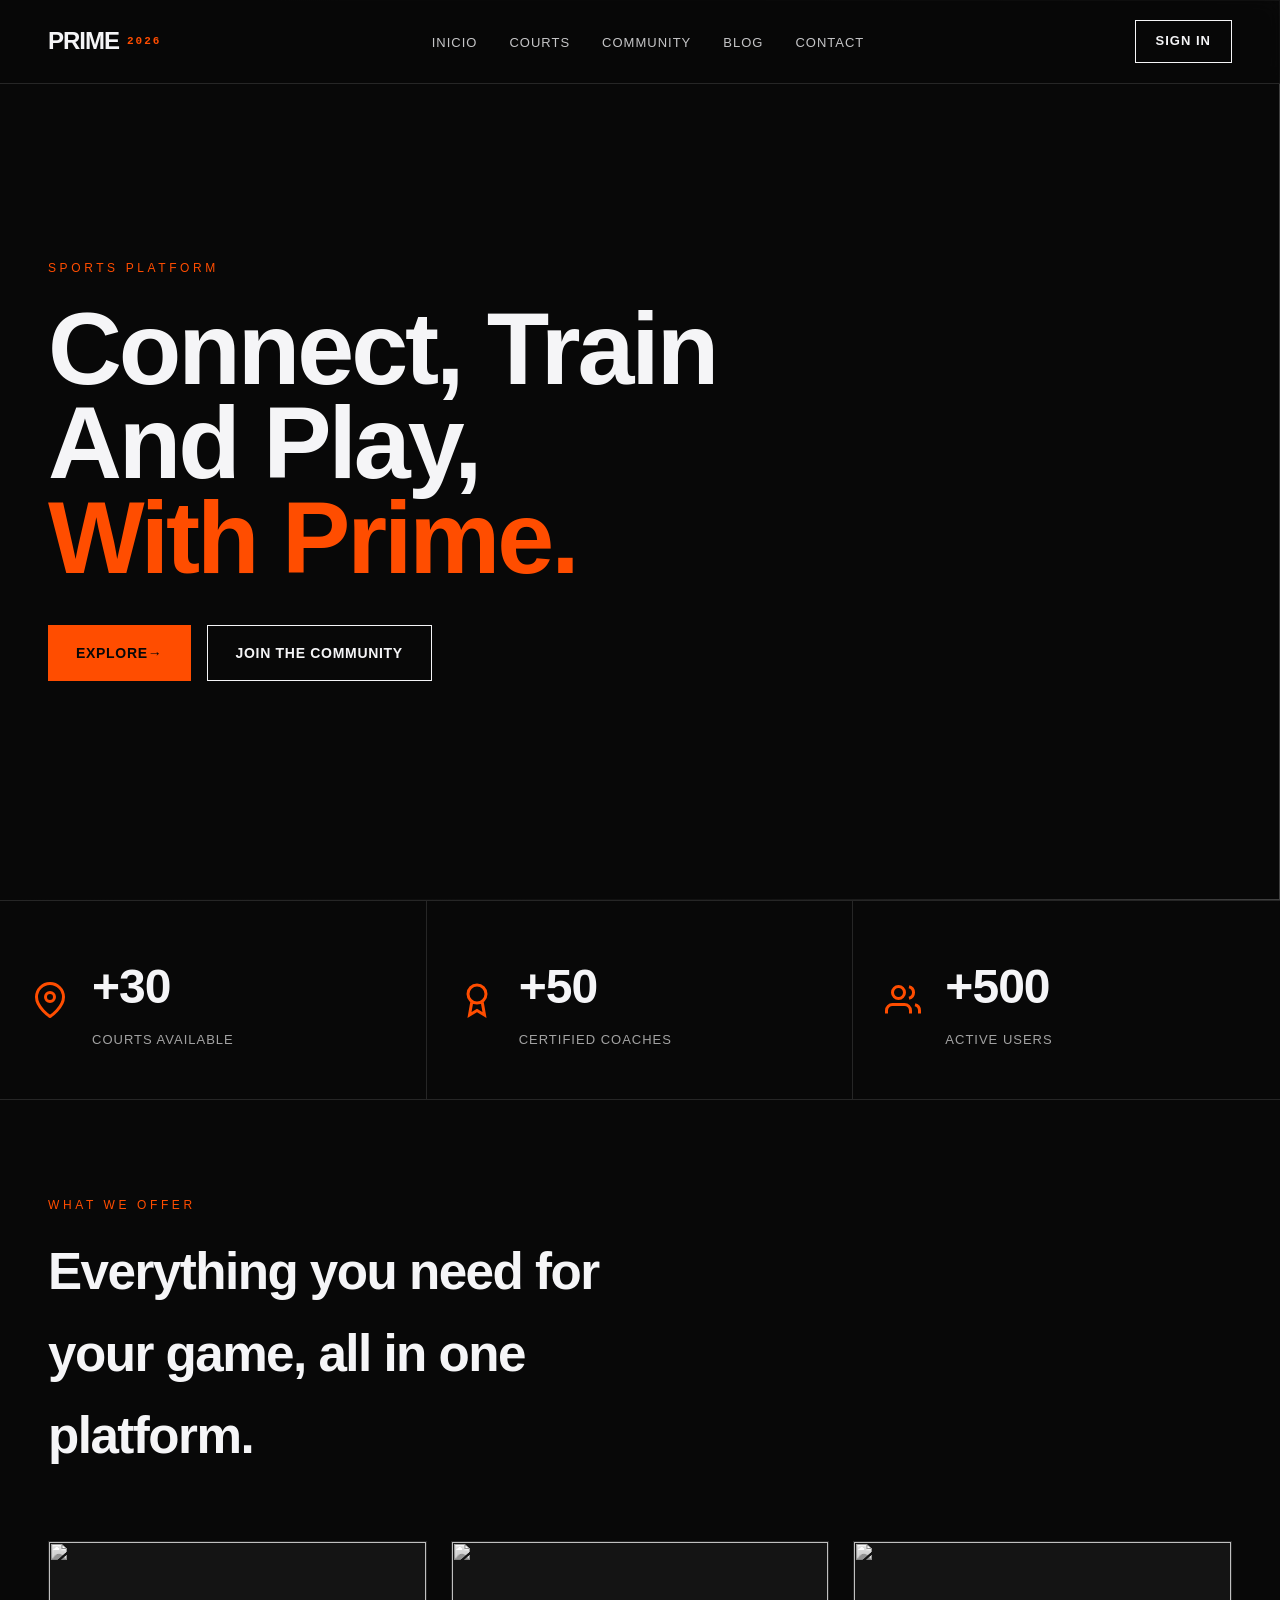
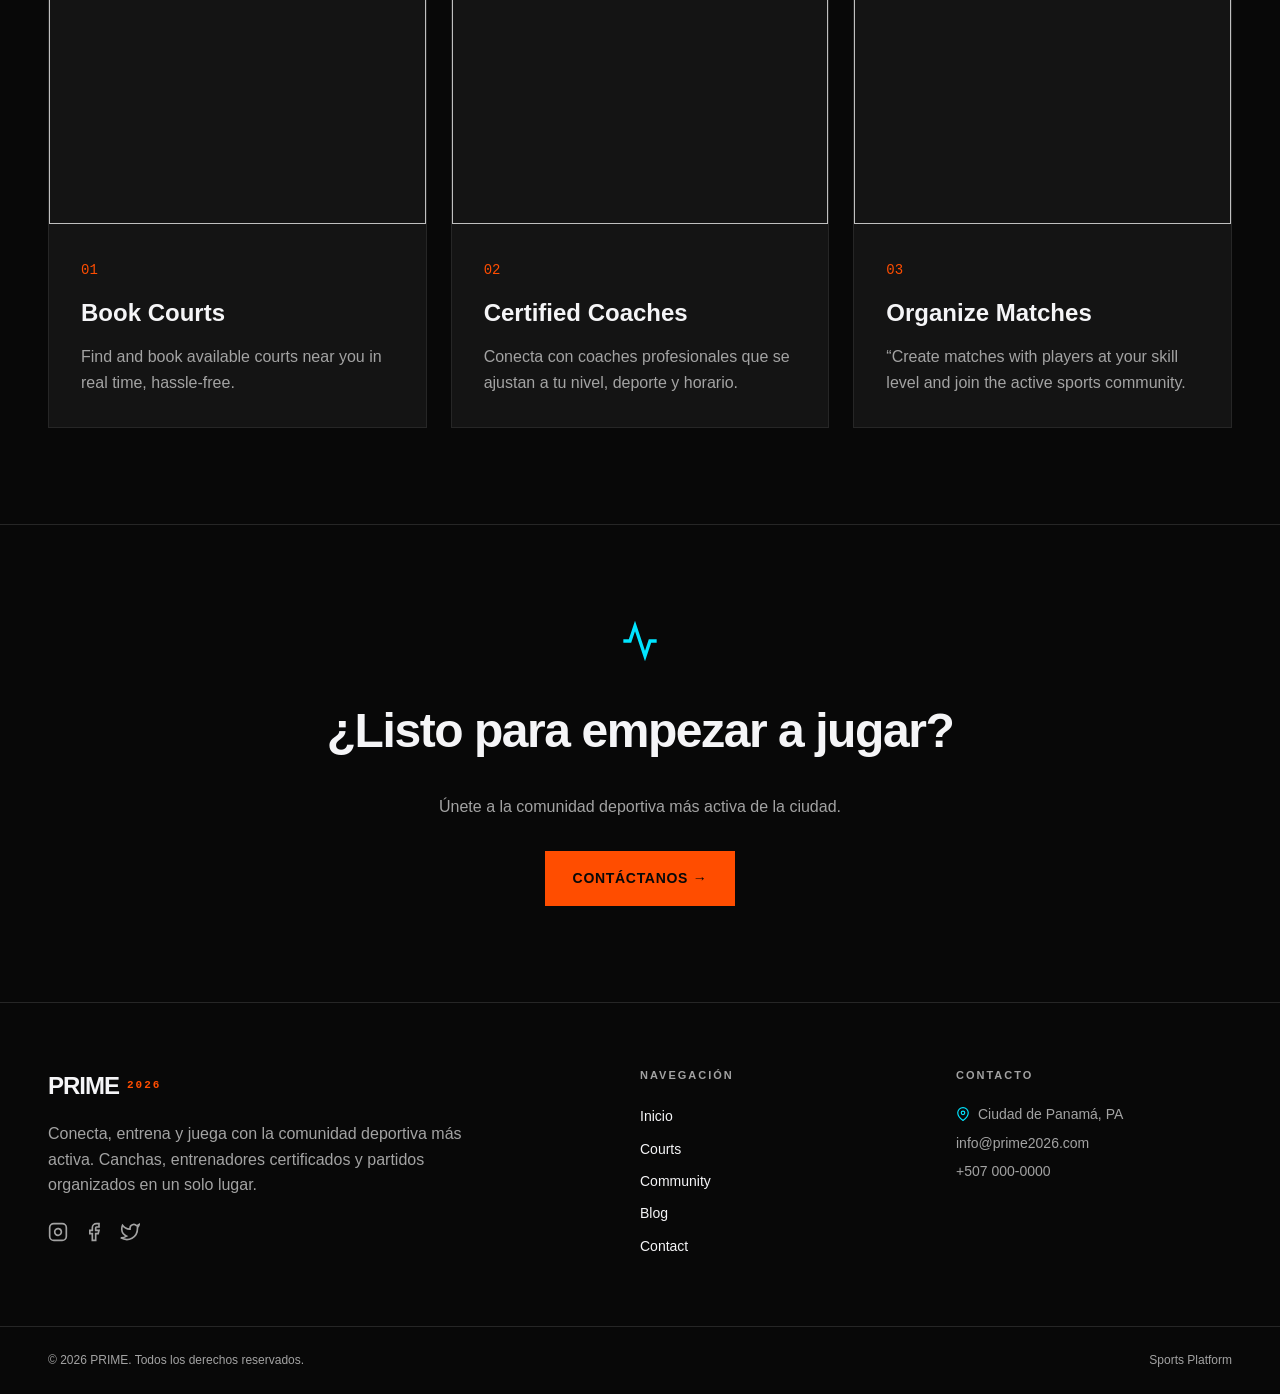
==== Blog.html @ 36b95e8d "uu uu" ====
<!DOCTYPE html>
<html lang="es">
<head>
  <meta charset="UTF-8">
  <meta name="viewport" content="width=device-width, initial-scale=1.0">
  <title>PRIME 2026 | Sports Platform</title>
  <link rel="Stylesheet" href="Prime.css">

   
</head>
<body>

  <!-- NAVBAR -->
  <nav>
    <div class="nav-inner">
      <a class="logo" href="#" onclick="go('home')">PRIME <span>2026</span></a>
      <ul class="nav-links">
        <li><a href="#" onclick="go('home')">Inicio</a></li>
        <li><a href="#" onclick="go('courts')">Courts</a></li>
        <li><a href="#" onclick="go('community')">Community</a></li>
        <li><a href="#" onclick="go('blog')">Blog</a></li>
        <li><a href="#" onclick="go('contact')">Contact</a></li>
      </ul>
      <a class="nav-cta" href="#" onclick="go('contact')">Sign In</a>
      <button class="menu-toggle" onclick="toggleMenu()" aria-label="Menu">☰</button>
    </div>
    <div class="mobile-menu" id="mobileMenu">
      <a href="#" onclick="go('home')">Inicio</a>
      <a href="#" onclick="go('courts')">Courts</a>
      <a href="#" onclick="go('community')">Community</a>
      <a href="#" onclick="go('blog')">Blog</a>
      <a href="#" onclick="go('contact')">Contact</a>
    </div>
  </nav>

  <!-- ===== HOME ===== -->
  <div class="page active" id="home">
    <section class="hero">
      <div class="hero-bg">
        <img src="https://images.unsplash.com/photo-1461896836934-ffe607ba8211?auto=format&fit=crop&q=80&w=2070" alt="">
      </div>
      <div class="hero-content">
        <p class="uppercase-track text-accent">Sports Platform</p>
        <h1>Connect, Train<br>And Play,<br><span class="text-accent">With Prime.</span></h1>
        <p class="sub"<Find courts, connect with certified coaches, and organize matches with a sports community—all in one place.</p>
        <div class="hero-cta">
          <a class="btn btn-primary" href="#" onclick="go('courts')">Explore→</a>
          <a class="btn btn-outline" href="#" onclick="go('community')">Join the Community</a>
        </div>
      </div>
    </section>

    <section class="stats">
      <div class="stat">
        <svg width="36" height="36" viewBox="0 0 24 24" fill="none" stroke="currentColor" stroke-width="2"><path d="M21 10c0 7-9 13-9 13s-9-6-9-13a9 9 0 0 1 18 0z"/><circle cx="12" cy="10" r="3"/></svg>
        <div><div class="stat-num">+30</div><div class="stat-label">Courts Available</div></div>
      </div>
      <div class="stat">
        <svg width="36" height="36" viewBox="0 0 24 24" fill="none" stroke="currentColor" stroke-width="2"><circle cx="12" cy="8" r="6"/><path d="M15.5 13.5L17 22l-5-3-5 3 1.5-8.5"/></svg>
        <div><div class="stat-num">+50</div><div class="stat-label">Certified Coaches</div></div>
      </div>
      <div class="stat">
        <svg width="36" height="36" viewBox="0 0 24 24" fill="none" stroke="currentColor" stroke-width="2"><path d="M17 21v-2a4 4 0 0 0-4-4H5a4 4 0 0 0-4 4v2"/><circle cx="9" cy="7" r="4"/><path d="M23 21v-2a4 4 0 0 0-3-3.87"/><path d="M16 3.13a4 4 0 0 1 0 7.75"/></svg>
        <div><div class="stat-num">+500</div><div class="stat-label">Active Users</div></div>
      </div>
    </section>

    <section class="section">
      <div class="section-head">
        <p class="uppercase-track text-accent">What We Offer</p>
        <h2>Everything you need for your game, all in one platform.</h2>
      </div>
      <div class="grid-3">
        <div class="card">
          <div class="card-img"><img src="https://images.unsplash.com/photo-1546519638-68e109498ffc?auto=format&fit=crop&q=80&w=1200" alt=""></div>
          <div class="card-body"><span class="card-num">01</span><h3>Book Courts</h3><p>Find and book available courts near you in real time, hassle-free.</p></div>
        </div>
        <div class="card">
          <div class="card-img"><img src="https://images.unsplash.com/photo-1571019613454-1cb2f99b2d8b?auto=format&fit=crop&q=80&w=1200" alt=""></div>
          <div class="card-body"><span class="card-num">02</span><h3>Certified Coaches</h3><p>Conecta con coaches profesionales que se ajustan a tu nivel, deporte y horario.</p></div>
        </div>
        <div class="card">
          <div class="card-img"><img src="https://images.unsplash.com/photo-1517649763962-0c623066013b?auto=format&fit=crop&q=80&w=1200" alt=""></div>
          <div class="card-body"><span class="card-num">03</span><h3> Organize Matches </h3><p>“Create matches with players at your skill level and join the active sports community.</p></div>
        </div>
      </div>
    </section>

    <section class="cta-band">
      <svg width="40" height="40" viewBox="0 0 24 24" fill="none" stroke="#00E5FF" stroke-width="2" style="margin:0 auto;"><polyline points="22 12 18 12 15 21 9 3 6 12 2 12"/></svg>
      <h2>¿Listo para empezar a jugar?</h2>
      <p class="muted">Únete a la comunidad deportiva más activa de la ciudad.</p>
      <a class="btn btn-primary" href="#" onclick="go('contact')" style="margin-top:32px;">Contáctanos →</a>
    </section>
  </div>

  <!-- ===== COURTS ===== -->
  <div class="page" id="courts">
    <div class="page-head">
      <p class="uppercase-track text-accent">Reserva tu espacio</p>
      <h1>Courts disponibles</h1>
      <p>Explora las canchas disponibles y reserva tu próxima partida.</p>
    </div>
    <section class="section">
      <div class="filters" id="filters">
        <svg width="18" height="18" viewBox="0 0 24 24" fill="none" stroke="#00E5FF" stroke-width="2"><polygon points="22 3 2 3 10 12.46 10 19 14 21 14 12.46 22 3"/></svg>
        <button class="active" onclick="filterCourts('Todos', this)">Todos</button>
        <button onclick="filterCourts('Fútbol', this)">Fútbol</button>
        <button onclick="filterCourts('Tenis', this)">Tenis</button>
        <button onclick="filterCourts('Básquet', this)">Básquet</button>
        <button onclick="filterCourts('Pádel', this)">Pádel</button>
        <button onclick="filterCourts('Vólibol', this)">Vólibol</button>
      </div>
      <div class="grid-3" id="courtsGrid"></div>
    </section>
  </div>

  <!-- ===== COMMUNITY ===== -->
  <div class="page" id="community">
    <div class="page-head">
      <p class="uppercase-track text-accent">Únete al juego</p>
      <h1>La comunidad Prime</h1>
      <p>Conecta con jugadores, organízate y participa en eventos deportivos.</p>
    </div>
    <section class="section">
      <div class="grid-3" style="grid-template-columns:repeat(4,1fr);margin-bottom:80px;" id="playersGrid"></div>
      <div class="section-head" style="margin-bottom:48px;">
        <svg width="36" height="36" viewBox="0 0 24 24" fill="none" stroke="#00E5FF" stroke-width="2"><path d="M6 9H4.5a2.5 2.5 0 0 1 0-5H6"/><path d="M18 9h1.5a2.5 2.5 0 0 0 0-5H18"/><path d="M4 22h16"/><path d="M10 14.66V17c0 .55-.47.98-.97 1.21C7.85 18.75 7 20.24 7 22"/><path d="M14 14.66V17c0 .55.47.98.97 1.21C16.15 18.75 17 20.24 17 22"/><path d="M18 2H6v7a6 6 0 0 0 12 0V2Z"/></svg>
        <h2 style="margin-top:16px;">Próximos eventos</h2>
      </div>
      <div style="display:flex;flex-direction:column;gap:1px;" id="eventsList"></div>
    </section>
  </div>

  <!-- ===== BLOG ===== -->
  <div class="page" id="blog">
    <div class="page-head">
      <p class="uppercase-track text-accent">Ideas y entrenamiento</p>
      <h1>El Blog de Prime</h1>
      <p>Consejos, guías y novedades del mundo deportivo.</p>
    </div>
    <section class="section">
      <div class="grid-2" id="blogGrid"></div>
    </section>
  </div>

  <!-- ===== CONTACT ===== -->
  <div class="page" id="contact">
    <div class="page-head">
      <p class="uppercase-track text-accent">Hablemos</p>
      <h1>Contáctanos</h1>
      <p>¿Tienes preguntas o quieres unirte a Prime? Escríbenos.</p>
    </div>
    <section class="section">
      <div class="contact-grid">
        <div>
          <h2 style="font-size:1.5rem;margin-bottom:32px;">Información</h2>
          <ul class="info-list">
            <li><svg width="20" height="20" viewBox="0 0 24 24" fill="none" stroke="currentColor" stroke-width="2"><path d="M21 10c0 7-9 13-9 13s-9-6-9-13a9 9 0 0 1 18 0z"/><circle cx="12" cy="10" r="3"/></svg><div><div class="info-label">Ubicación</div><p>Ciudad de Panamá, Panamá</p></div></li>
            <li><svg width="20" height="20" viewBox="0 0 24 24" fill="none" stroke="currentColor" stroke-width="2"><path d="M4 4h16c1.1 0 2 .9 2 2v12c0 1.1-.9 2-2 2H4c-1.1 0-2-.9-2-2V6c0-1.1.9-2 2-2z"/><polyline points="22,6 12,13 2,6"/></svg><div><div class="info-label">Email</div><p>info@prime2026.com</p></div></li>
            <li><svg width="20" height="20" viewBox="0 0 24 24" fill="none" stroke="currentColor" stroke-width="2"><path d="M22 16.92v3a2 2 0 0 1-2.18 2 19.79 19.79 0 0 1-8.63-3.07 19.5 19.5 0 0 1-6-6 19.79 19.79 0 0 1-3.07-8.67A2 2 0 0 1 4.11 2h3a2 2 0 0 1 2 1.72 12.84 12.84 0 0 0 .7 2.81 2 2 0 0 1-.45 2.11L8.09 9.91a16 16 0 0 0 6 6l1.27-1.27a2 2 0 0 1 2.11-.45 12.84 12.84 0 0 0 2.81.7A2 2 0 0 1 22 16.92z"/></svg><div><div class="info-label">Teléfono</div><p>+507 000-0000</p></div></li>
          </ul>
        </div>
        <div id="contactFormWrap">
          <form class="form" id="contactForm" onsubmit="submitForm(event)">
            <div class="form-row">
              <div><label>Nombre</label><input required></div>
              <div><label>Email</label><input type="email" required></div>
            </div>
            <div><label>Asunto</label><input></div>
            <div><label>Mensaje</label><textarea rows="5" required></textarea></div>
            <button class="btn btn-primary" type="submit">Enviar mensaje ➤</button>
          </form>
        </div>
      </div>
    </section>
  </div>

  <!-- FOOTER -->
  <footer>
    <div class="footer-grid">
      <div class="footer-brand">
        <div class="logo">PRIME <span>2026</span></div>
        <p>Conecta, entrena y juega con la comunidad deportiva más activa. Canchas, entrenadores certificados y partidos organizados en un solo lugar.</p>
        <div class="footer-social">
          <a href="#" aria-label="Instagram"><svg width="20" height="20" viewBox="0 0 24 24" fill="none" stroke="currentColor" stroke-width="2"><rect x="2" y="2" width="20" height="20" rx="5"/><path d="M16 11.37A4 4 0 1 1 12.63 8 4 4 0 0 1 16 11.37z"/><line x1="17.5" y1="6.5" x2="17.51" y2="6.5"/></svg></a>
          <a href="#" aria-label="Facebook"><svg width="20" height="20" viewBox="0 0 24 24" fill="none" stroke="currentColor" stroke-width="2"><path d="M18 2h-3a5 5 0 0 0-5 5v3H7v4h3v8h4v-8h3l1-4h-4V7a1 1 0 0 1 1-1h3z"/></svg></a>
          <a href="#" aria-label="Twitter"><svg width="20" height="20" viewBox="0 0 24 24" fill="none" stroke="currentColor" stroke-width="2"><path d="M23 3a10.9 10.9 0 0 1-3.14 1.53 4.48 4.48 0 0 0-7.86 3v1A10.66 10.66 0 0 1 3 4s-4 9 5 13a11.64 11.64 0 0 1-7 2c9 5 20 0 20-11.5a4.5 4.5 0 0 0-.08-.83A7.72 7.72 0 0 0 23 3z"/></svg></a>
        </div>
      </div>
      <div class="footer-col">
        <h4>Navegación</h4>
        <a href="#" onclick="go('home')">Inicio</a>
        <a href="#" onclick="go('courts')">Courts</a>
        <a href="#" onclick="go('community')">Community</a>
        <a href="#" onclick="go('blog')">Blog</a>
        <a href="#" onclick="go('contact')">Contact</a>
      </div>
      <div class="footer-col">
        <h4>Contacto</h4>
        <p><svg width="14" height="14" viewBox="0 0 24 24" fill="none" stroke="#00E5FF" stroke-width="2" style="flex-shrink:0;"><path d="M21 10c0 7-9 13-9 13s-9-6-9-13a9 9 0 0 1 18 0z"/><circle cx="12" cy="10" r="3"/></svg> Ciudad de Panamá, PA</p>
        <p>info@prime2026.com</p>
        <p>+507 000-0000</p>
      </div>
    </div>
    <div class="footer-bottom">
      <p>© 2026 PRIME. Todos los derechos reservados.</p>
      <p>Sports Platform</p>
    </div>
  </footer>

  <script>
    // Navigation
    function go(page) {
      event.preventDefault();
      document.querySelectorAll('.page').forEach(p => p.classList.remove('active'));
      document.getElementById(page).classList.add('active');
      window.scrollTo(0, 0);
      document.getElementById('mobileMenu').classList.remove('open');
    }
    function toggleMenu() {
      document.getElementById('mobileMenu').classList.toggle('open');
    }

    // Courts data
    var courts = [
      { name: 'Cancha El Cangrejo', sport: 'Fútbol', location: 'San Francisco', price: '$25/hora', img: 'https://images.unsplash.com/photo-1551958219-acbc608c6377?auto=format&fit=crop&q=80&w=1200' },
      { name: 'Prime Tennis Club', sport: 'Tenis', location: 'Clayton', price: '$18/hora', img: 'https://images.unsplash.com/photo-1622279457486-62dcc4a431d6?auto=format&fit=crop&q=80&w=1200' },
      { name: 'Basket Arena', sport: 'Básquet', location: 'Obarrio', price: '$20/hora', img: 'https://images.unsplash.com/photo-1546519638-68e109498ffc?auto=format&fit=crop&q=80&w=1200' },
      { name: 'Pádel Zone', sport: 'Pádel', location: 'Costa del Este', price: '$30/hora', img: 'https://images.unsplash.com/photo-1606107837371-4bc24e703649?auto=format&fit=crop&q=80&w=1200' },
      { name: 'Beach Volley Court', sport: 'Vólibol', location: 'Punta Pacífica', price: '$22/hora', img: 'https://images.unsplash.com/photo-1583136529515-0e4bc0c4c5b3?auto=format&fit=crop&q=80&w=1200' },
      { name: 'Green Field 2', sport: 'Fútbol', location: 'Bethania', price: '$25/hora', img: 'https://images.unsplash.com/photo-1579952363873-27f5b4cf2153?auto=format&fit=crop&q=80&w=1200' }
    ];
    function renderCourts(list) {
      document.getElementById('courtsGrid').innerHTML = list.map(function(c) {
        return '<div class="card court-card"><div class="card-img"><img src="'+c.img+'" alt="'+c.name+'"></div><div class="card-body"><div class="court-top"><h3>'+c.name+'</h3><span class="court-price">'+c.price+'</span></div><div class="court-meta"><svg width="14" height="14" viewBox="0 0 24 24" fill="none" stroke="currentColor" stroke-width="2"><path d="M17 21v-2a4 4 0 0 0-4-4H5a4 4 0 0 0-4 4v2"/><circle cx="9" cy="7" r="4"/><path d="M23 21v-2a4 4 0 0 0-3-3.87"/><path d="M16 3.13a4 4 0 0 1 0 7.75"/></svg>'+c.sport+'</div><div class="court-meta"><svg width="14" height="14" viewBox="0 0 24 24" fill="none" stroke="currentColor" stroke-width="2"><path d="M21 10c0 7-9 13-9 13s-9-6-9-13a9 9 0 0 1 18 0z"/><circle cx="12" cy="10" r="3"/></svg>'+c.location+'</div><button class="court-btn">Reservar</button></div></div>';
      }).join('');
    }
    function filterCourts(sport, btn) {
      document.querySelectorAll('#filters button').forEach(function(b){ b.classList.remove('active'); });
      btn.classList.add('active');
      renderCourts(sport === 'Todos' ? courts : courts.filter(function(c){ return c.sport === sport; }));
    }
    renderCourts(courts);

    // Players
    var players = [
      { name: 'Carlos Mendoza', sport: 'Fútbol', level: 'Avanzado', img: 'https://images.unsplash.com/photo-1535713875002-d1d0cf377fde?auto=format&fit=crop&q=80&w=600' },
      { name: 'Ana Ruiz', sport: 'Tenis', level: 'Intermedio', img: 'https://images.unsplash.com/photo-1494790108377-be9c29b29330?auto=format&fit=crop&q=80&w=600' },
      { name: 'Diego Torres', sport: 'Básquet', level: 'Profesional', img: 'https://images.unsplash.com/photo-1507003211169-0a1dd7228f2d?auto=format&fit=crop&q=80&w=600' },
      { name: 'María López', sport: 'Pádel', level: 'Principiante', img: 'https://images.unsplash.com/photo-1438761681033-6461ffad8d80?auto=format&fit=crop&q=80&w=600' }
    ];
    document.getElementById('playersGrid').innerHTML = players.map(function(p) {
      return '<div class="card player-card"><div class="card-img"><img src="'+p.img+'" alt="'+p.name+'"></div><div class="card-body"><h3>'+p.name+'</h3><p class="meta">'+p.sport+' · '+p.level+'</p><button class="connect">💬 Conectar</button></div></div>';
    }).join('');

    // Events
    var events = [
      { title: 'Torneo Prime Fútbol', date: '15 Oct 2026', spots: '24 jugadores' },
      { title: 'Clínica de Tenis', date: '22 Oct 2026', spots: '12 jugadores' },
      { title: 'Liga de Pádel', date: '05 Nov 2026', spots: '32 jugadores' }
    ];
    document.getElementById('eventsList').innerHTML = events.map(function(e) {
      return '<div class="event"><div class="event-row"><div class="event-info"><svg width="24" height="24" viewBox="0 0 24 24" fill="none" stroke="currentColor" stroke-width="2"><rect x="3" y="4" width="18" height="18" rx="2"/><line x1="16" y1="2" x2="16" y2="6"/><line x1="8" y1="2" x2="8" y2="6"/><line x1="3" y1="10" x2="21" y2="10"/></svg><div><h3>'+e.title+'</h3><p class="date">'+e.date+' · '+e.spots+'</p></div></div><a class="btn btn-outline" href="#" style="padding:10px 20px;">Inscribirse</a></div></div>';
    }).join('');

    // Blog
    var posts = [
      { title: '5 consejos para mejorar tu saque en tenis', excerpt: 'Técnicas prácticas que te ayudarán a ganar potencia y precisión.', date: '02 Oct 2026', category: 'Tenis', img: 'https://images.unsplash.com/photo-1622279457486-62dcc4a431d6?auto=format&fit=crop&q=80&w=1200' },
      { title: 'Cómo elegir la cancha de fútbol ideal', excerpt: 'Superficies, tamaño y ubicación: lo que debes considerar.', date: '28 Sep 2026', category: 'Fútbol', img: 'https://images.unsplash.com/photo-1579952363873-27f5b4cf2153?auto=format&fit=crop&q=80&w=1200' },
      { title: 'Pádel: el deporte que crece en Panamá', excerpt: 'Por qué cada vez más personas se suman al pádel.', date: '20 Sep 2026', category: 'Pádel', img: 'https://images.unsplash.com/photo-1606107837371-4bc24e703649?auto=format&fit=crop&q=80&w=1200' },
      { title: 'Entrenamiento funcional para deportistas', excerpt: 'Rutinas para mejorar tu rendimiento en cualquier deporte.', date: '15 Sep 2026', category: 'Fitness', img: 'https://images.unsplash.com/photo-1517836357463-d4af1c12875e?auto=format&fit=crop&q=80&w=1200' }
    ];
    document.getElementById('blogGrid').innerHTML = posts.map(function(p) {
      return '<article class="card blog-card"><div class="card-img" style="aspect-ratio:16/9;"><img src="'+p.img+'" alt="'+p.title+'"></div><div class="card-body"><div class="blog-meta"><span class="cat">'+p.category+'</span><span>📅 '+p.date+'</span></div><h2>'+p.title+'</h2><p class="muted">'+p.excerpt+'</p><span class="read-more">Leer más →</span></div></article>';
    }).join('');

    // Contact form
    function submitForm(e) {
      e.preventDefault();
      document.getElementById('contactFormWrap').innerHTML = '<div class="sent-box"><svg width="36" height="36" viewBox="0 0 24 24" fill="none" stroke="#00E5FF" stroke-width="2" style="margin:0 auto;"><line x1="22" y1="2" x2="11" y2="13"/><polygon points="22 2 15 22 11 13 2 9 22 2"/></svg><h3>¡Mensaje enviado!</h3><p class="muted">Nos pondremos en contacto pronto.</p></div>';
    }
  </script>
</body>
</html>
---- Prime.css ----
:root {
      --bg: #080808;
      --text: #F5F5F7;
      --accent: #ff4d00;
      --surface: #141414;
      --border: #262626;
      --muted: #a3a3a3;
    }
    * { margin: 0; padding: 0; box-sizing: border-box; }
    html { scroll-behavior: smooth; }
    body {
      background: var(--bg);
      color: var(--text);
      font-family: 'Inter', -apple-system, BlinkMacSystemFont, 'Segoe UI', sans-serif;
      line-height: 1.6;
      overflow-x: hidden;
    }
    a { color: inherit; text-decoration: none; }
    img { display: block; max-width: 100%; }
    .container { max-width: 1280px; margin: 0 auto; padding: 0 24px; }
    .text-accent { color: var(--accent); }
    .muted { color: var(--muted); }
    .uppercase-track { text-transform: uppercase; letter-spacing: 0.3em; font-size: 12px; }
    .btn {
      display: inline-flex; align-items: center; gap: 8px;
      font-weight: 600; text-transform: uppercase; letter-spacing: 0.05em;
      font-size: 14px; padding: 16px 28px; cursor: pointer; border: none;
      transition: all 0.3s ease;
    }
    .btn-primary { background: var(--accent); color: var(--bg); }
    .btn-primary:hover { background: var(--text); }
    .btn-outline { background: transparent; color: var(--text); border: 1px solid var(--text); }
    .btn-outline:hover { background: var(--text); color: var(--bg); }
    .btn-outline-soft { background: transparent; color: var(--text); border: 1px solid var(--border); }
    .btn-outline-soft:hover { border-color: var(--accent); color: var(--accent); }

    /* NAVBAR */
    nav {
      position: fixed; top: 0; left: 0; width: 100%; z-index: 1000;
      backdrop-filter: blur(12px); background: rgba(8,8,8,0.7);
      border-bottom: 1px solid var(--border);
    }
    .nav-inner { display: flex; align-items: center; justify-content: space-between; padding: 20px 48px; }
    .logo { display: flex; align-items: center; gap: 8px; font-size: 24px; font-weight: 800; letter-spacing: -1px; }
    .logo span { font-size: 11px; font-family: monospace; color: var(--accent); letter-spacing: 2px; }
    .nav-links { display: flex; align-items: center; gap: 32px; list-style: none; }
    .nav-links a { font-size: 13px; text-transform: uppercase; letter-spacing: 1px; color: rgba(245,245,247,0.8); transition: color 0.3s; }
    .nav-links a:hover, .nav-links a.active { color: var(--accent); }
    .nav-cta { font-size: 13px; text-transform: uppercase; letter-spacing: 1px; font-weight: 600; border: 1px solid var(--text); padding: 10px 20px; transition: all 0.3s; }
    .nav-cta:hover { background: var(--text); color: var(--bg); }
    .menu-toggle { display: none; background: none; border: none; color: var(--text); cursor: pointer; }
    .mobile-menu { display: none; border-top: 1px solid var(--border); padding: 16px 24px; }
    .mobile-menu.open { display: block; }
    .mobile-menu a { display: block; padding: 12px 0; text-transform: uppercase; letter-spacing: 1px; font-size: 14px; color: rgba(245,245,247,0.8); }

    /* PAGE (hidden sections) */
    .page { display: none; }
    .page.active { display: block; }

    /* HERO */
    .hero { position: relative; min-height: 100vh; display: flex; align-items: center; padding: 120px 48px 80px; overflow: hidden; }
    .hero-bg { position: absolute; inset: 0; z-index: 0; }
    .hero-bg img { width: 100%; height: 100%; object-fit: cover; opacity: 0.3; }
    .hero-bg::after { content: ''; position: absolute; inset: 0; background: linear-gradient(to right, var(--bg), rgba(8,8,8,0.8) 60%, transparent); }
    .hero-content { position: relative; z-index: 1; max-width: 800px; }
    .hero h1 { font-size: clamp(2.8rem, 8vw, 7rem); font-weight: 800; line-height: 0.92; letter-spacing: -0.03em; margin-top: 24px; }
    .hero p.sub { font-size: clamp(1rem, 2vw, 1.25rem); color: rgba(245,245,247,0.8); max-width: 520px; margin: 32px 0 40px; }
    .hero-cta { display: flex; flex-wrap: wrap; gap: 16px; }

    /* STATS */
    .stats { display: grid; grid-template-columns: repeat(3, 1fr); border-top: 1px solid var(--border); border-bottom: 1px solid var(--border); }
    .stat { padding: 48px 32px; display: flex; align-items: center; gap: 24px; border-right: 1px solid var(--border); }
    .stat:last-child { border-right: none; }
    .stat svg { color: var(--accent); flex-shrink: 0; }
    .stat-num { font-size: clamp(2rem, 5vw, 3rem); font-weight: 800; letter-spacing: -0.02em; }
    .stat-label { font-size: 13px; text-transform: uppercase; letter-spacing: 1px; color: var(--muted); margin-top: 4px; }

    /* SECTION */
    .section { padding: 96px 48px; }
    .section-head { max-width: 640px; margin-bottom: 64px; }
    .section-head h2 { font-size: clamp(2rem, 5vw, 3.2rem); font-weight: 800; letter-spacing: -0.03em; margin-top: 16px; }

    /* CARDS GRID */
    .grid-3 { display: grid; grid-template-columns: repeat(3, 1fr); gap: 24px; }
    .grid-2 { display: grid; grid-template-columns: repeat(2, 1fr); gap: 32px; }
    .card { border: 1px solid var(--border); background: var(--surface); transition: border-color 0.3s; }
    .card:hover { border-color: var(--accent); }
    .card-img { aspect-ratio: 4/3; overflow: hidden; }
    .card-img img { width: 100%; height: 100%; object-fit: cover; filter: grayscale(100%); transition: filter 0.5s; }
    .card:hover .card-img img { filter: grayscale(0); }
    .card-body { padding: 32px; }
    .card-num { font-size: 14px; font-family: monospace; color: var(--accent); }
    .card h3 { font-size: 1.5rem; font-weight: 700; margin: 12px 0; }
    .card-body p { color: var(--muted); }

    /* CTA SECTION */
    .cta-band { border-top: 1px solid var(--border); padding: 96px 48px; text-align: center; }
    .cta-band h2 { font-size: clamp(1.8rem, 5vw, 3rem); font-weight: 800; letter-spacing: -0.03em; max-width: 720px; margin: 24px auto; }

    /* PAGE HEADER */
    .page-head { padding: 140px 48px 48px; border-bottom: 1px solid var(--border); }
    .page-head h1 { font-size: clamp(2.5rem, 6vw, 4rem); font-weight: 800; letter-spacing: -0.03em; margin-top: 16px; }
    .page-head p { color: var(--muted); max-width: 520px; margin-top: 16px; }

    /* FILTERS */
    .filters { display: flex; flex-wrap: wrap; gap: 8px; align-items: center; margin-bottom: 40px; }
    .filters button { background: transparent; border: 1px solid var(--border); color: var(--muted); padding: 8px 16px; font-size: 14px; cursor: pointer; transition: all 0.3s; }
    .filters button.active { border-color: var(--accent); color: var(--accent); }
    .filters button:hover { color: var(--text); }

    /* COURT CARD */
    .court-card .card-body { padding: 24px; }
    .court-top { display: flex; justify-content: space-between; margin-bottom: 12px; }
    .court-top h3 { font-size: 1.25rem; margin: 0; }
    .court-price { color: var(--accent); font-family: monospace; font-size: 14px; }
    .court-meta { display: flex; align-items: center; gap: 8px; color: var(--muted); font-size: 14px; margin-bottom: 16px; }
    .court-btn { width: 100%; text-align: center; font-size: 13px; text-transform: uppercase; letter-spacing: 1px; font-weight: 600; padding: 12px; border: 1px solid var(--text); background: transparent; color: var(--text); cursor: pointer; transition: all 0.3s; }
    .court-btn:hover { background: var(--text); color: var(--bg); }

    /* PLAYER CARDS */
    .player-card .card-img { aspect-ratio: 1/1.05; }
    .player-card .card-body { padding: 20px; }
    .player-card h3 { font-size: 1.1rem; margin: 0; }
    .player-card .meta { font-size: 14px; color: var(--muted); }
    .player-card .connect { width: 100%; font-size: 11px; text-transform: uppercase; letter-spacing: 1px; border: 1px solid var(--border); padding: 10px; background: transparent; color: var(--text); cursor: pointer; margin-top: 16px; transition: all 0.3s; }
    .player-card .connect:hover { background: var(--accent); color: var(--bg); border-color: var(--accent); }

    /* EVENTS */
    .event { display: flex; flex-direction: column; gap: 16px; border: 1px solid var(--border); background: var(--surface); padding: 24px; transition: border-color 0.3s; }
    .event:hover { border-color: var(--accent); }
    .event-row { display: flex; align-items: center; justify-content: space-between; }
    .event-info { display: flex; align-items: center; gap: 16px; }
    .event-info svg { color: var(--accent); }
    .event h3 { font-size: 1.1rem; }
    .event .date { font-size: 14px; color: var(--muted); }

    /* BLOG */
    .blog-card h2 { font-size: 1.5rem; font-weight: 700; margin-bottom: 12px; }
    .blog-meta { display: flex; gap: 16px; font-size: 11px; text-transform: uppercase; letter-spacing: 1px; color: var(--muted); margin-bottom: 12px; }
    .blog-meta .cat { color: var(--accent); }
    .read-more { display: inline-flex; align-items: center; gap: 8px; font-size: 14px; text-transform: uppercase; letter-spacing: 1px; font-weight: 600; color: var(--accent); margin-top: 20px; }

    /* CONTACT */
    .contact-grid { display: grid; grid-template-columns: 1fr 1fr; gap: 64px; }
    .info-list { list-style: none; display: flex; flex-direction: column; gap: 24px; }
    .info-list li { display: flex; gap: 16px; align-items: flex-start; }
    .info-list svg { color: var(--accent); margin-top: 4px; flex-shrink: 0; }
    .info-label { font-size: 12px; text-transform: uppercase; letter-spacing: 1px; color: var(--muted); }
    .form { display: flex; flex-direction: column; gap: 20px; }
    .form-row { display: grid; grid-template-columns: 1fr 1fr; gap: 20px; }
    .form label { display: block; font-size: 11px; text-transform: uppercase; letter-spacing: 1px; color: var(--muted); margin-bottom: 8px; }
    .form input, .form textarea { width: 100%; background: var(--surface); border: 1px solid var(--border); color: var(--text); padding: 12px 16px; font-size: 15px; font-family: inherit; transition: border-color 0.3s; }
    .form input:focus, .form textarea:focus { outline: none; border-color: var(--accent); }
    .form textarea { resize: none; }
    .sent-box { border: 1px solid var(--accent); background: var(--surface); padding: 40px; text-align: center; }
    .sent-box h3 { font-size: 1.25rem; margin: 16px 0 8px; }

    /* FOOTER */
    footer { border-top: 1px solid var(--border); }
    .footer-grid { display: grid; grid-template-columns: 2fr 1fr 1fr; gap: 40px; padding: 64px 48px; }
    .footer-brand p { color: var(--muted); max-width: 420px; margin-top: 16px; }
    .footer-social { display: flex; gap: 16px; margin-top: 24px; }
    .footer-social a { color: var(--muted); transition: color 0.3s; }
    .footer-social a:hover { color: var(--accent); }
    .footer-col h4 { font-size: 11px; text-transform: uppercase; letter-spacing: 2px; color: var(--muted); margin-bottom: 16px; }
    .footer-col a { display: block; font-size: 14px; padding: 5px 0; color: var(--text); transition: color 0.3s; }
    .footer-col a:hover { color: var(--accent); }
    .footer-col p { font-size: 14px; color: var(--muted); display: flex; align-items: center; gap: 8px; padding: 3px 0; }
    .footer-bottom { border-top: 1px solid var(--border); padding: 24px 48px; display: flex; justify-content: space-between; font-size: 12px; color: var(--muted); }

    /* RESPONSIVE */
    @media (max-width: 900px) {
      .nav-links { display: none; }
      .nav-cta { display: none; }
      .menu-toggle { display: block; }
      .grid-3, .grid-2, .contact-grid { grid-template-columns: 1fr; }
      .stats { grid-template-columns: 1fr; }
      .stat { border-right: none; border-bottom: 1px solid var(--border); }
      .form-row { grid-template-columns: 1fr; }
      .footer-grid { grid-template-columns: 1fr; }
      .event-row { flex-direction: column; align-items: flex-start; }
      .hero, .section, .page-head, .cta-band { padding-left: 24px; padding-right: 24px; }
      .nav-inner { padding: 16px 24px; }
      .footer-grid, .footer-bottom { padding-left: 24px; padding-right: 24px; }
    }
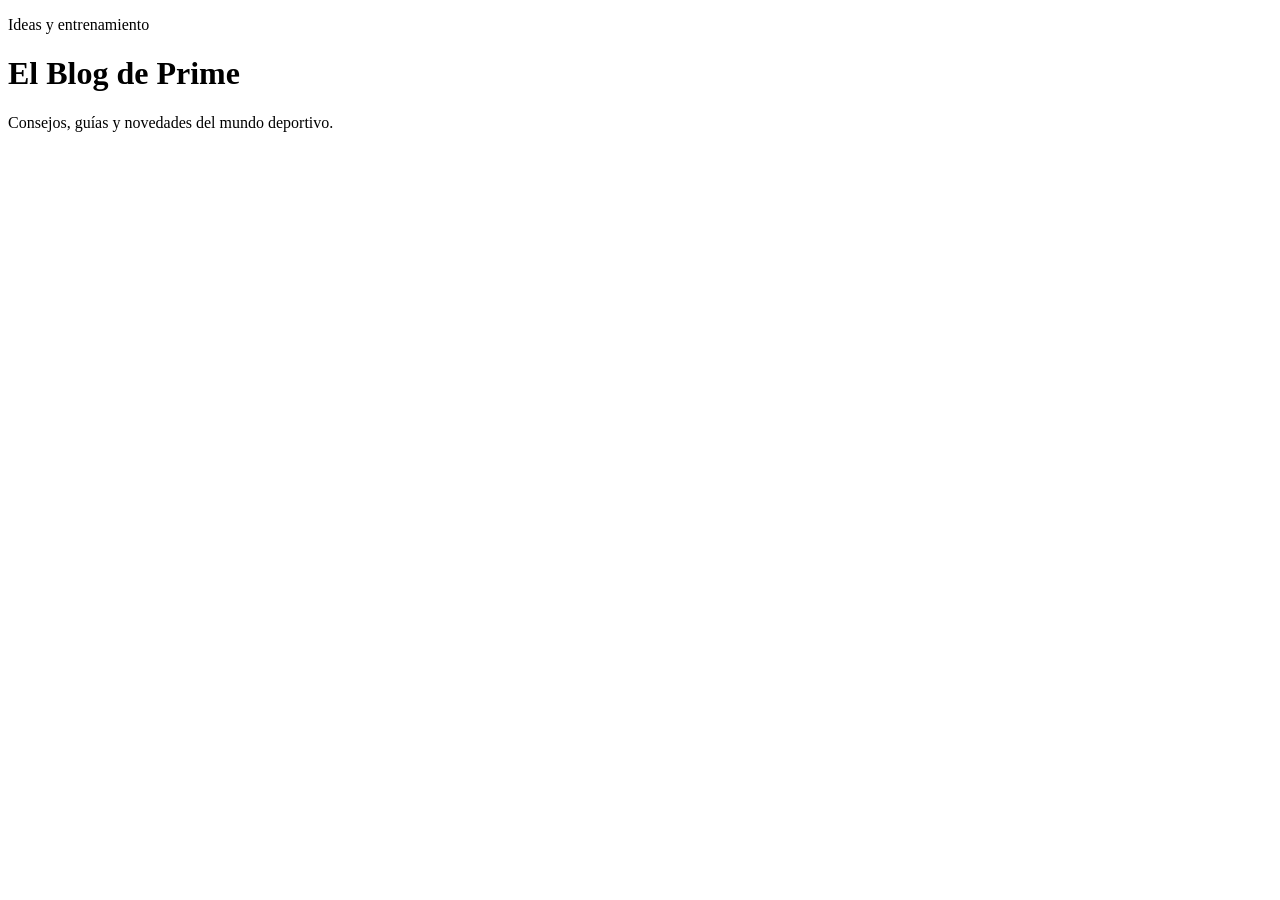
==== commit cbc65870: "jo kkp" ====
--- a/Blog.html
+++ b/Blog.html
@@ -1,138 +1,5 @@
 <!DOCTYPE html>
 <html lang="es">
-<head>
-  <meta charset="UTF-8">
-  <meta name="viewport" content="width=device-width, initial-scale=1.0">
-  <title>PRIME 2026 | Sports Platform</title>
-  <link rel="Stylesheet" href="Prime.css">
-
-   
-</head>
-<body>
-
-  <!-- NAVBAR -->
-  <nav>
-    <div class="nav-inner">
-      <a class="logo" href="#" onclick="go('home')">PRIME <span>2026</span></a>
-      <ul class="nav-links">
-        <li><a href="#" onclick="go('home')">Inicio</a></li>
-        <li><a href="#" onclick="go('courts')">Courts</a></li>
-        <li><a href="#" onclick="go('community')">Community</a></li>
-        <li><a href="#" onclick="go('blog')">Blog</a></li>
-        <li><a href="#" onclick="go('contact')">Contact</a></li>
-      </ul>
-      <a class="nav-cta" href="#" onclick="go('contact')">Sign In</a>
-      <button class="menu-toggle" onclick="toggleMenu()" aria-label="Menu">☰</button>
-    </div>
-    <div class="mobile-menu" id="mobileMenu">
-      <a href="#" onclick="go('home')">Inicio</a>
-      <a href="#" onclick="go('courts')">Courts</a>
-      <a href="#" onclick="go('community')">Community</a>
-      <a href="#" onclick="go('blog')">Blog</a>
-      <a href="#" onclick="go('contact')">Contact</a>
-    </div>
-  </nav>
-
-  <!-- ===== HOME ===== -->
-  <div class="page active" id="home">
-    <section class="hero">
-      <div class="hero-bg">
-        <img src="https://images.unsplash.com/photo-1461896836934-ffe607ba8211?auto=format&fit=crop&q=80&w=2070" alt="">
-      </div>
-      <div class="hero-content">
-        <p class="uppercase-track text-accent">Sports Platform</p>
-        <h1>Connect, Train<br>And Play,<br><span class="text-accent">With Prime.</span></h1>
-        <p class="sub"<Find courts, connect with certified coaches, and organize matches with a sports community—all in one place.</p>
-        <div class="hero-cta">
-          <a class="btn btn-primary" href="#" onclick="go('courts')">Explore→</a>
-          <a class="btn btn-outline" href="#" onclick="go('community')">Join the Community</a>
-        </div>
-      </div>
-    </section>
-
-    <section class="stats">
-      <div class="stat">
-        <svg width="36" height="36" viewBox="0 0 24 24" fill="none" stroke="currentColor" stroke-width="2"><path d="M21 10c0 7-9 13-9 13s-9-6-9-13a9 9 0 0 1 18 0z"/><circle cx="12" cy="10" r="3"/></svg>
-        <div><div class="stat-num">+30</div><div class="stat-label">Courts Available</div></div>
-      </div>
-      <div class="stat">
-        <svg width="36" height="36" viewBox="0 0 24 24" fill="none" stroke="currentColor" stroke-width="2"><circle cx="12" cy="8" r="6"/><path d="M15.5 13.5L17 22l-5-3-5 3 1.5-8.5"/></svg>
-        <div><div class="stat-num">+50</div><div class="stat-label">Certified Coaches</div></div>
-      </div>
-      <div class="stat">
-        <svg width="36" height="36" viewBox="0 0 24 24" fill="none" stroke="currentColor" stroke-width="2"><path d="M17 21v-2a4 4 0 0 0-4-4H5a4 4 0 0 0-4 4v2"/><circle cx="9" cy="7" r="4"/><path d="M23 21v-2a4 4 0 0 0-3-3.87"/><path d="M16 3.13a4 4 0 0 1 0 7.75"/></svg>
-        <div><div class="stat-num">+500</div><div class="stat-label">Active Users</div></div>
-      </div>
-    </section>
-
-    <section class="section">
-      <div class="section-head">
-        <p class="uppercase-track text-accent">What We Offer</p>
-        <h2>Everything you need for your game, all in one platform.</h2>
-      </div>
-      <div class="grid-3">
-        <div class="card">
-          <div class="card-img"><img src="https://images.unsplash.com/photo-1546519638-68e109498ffc?auto=format&fit=crop&q=80&w=1200" alt=""></div>
-          <div class="card-body"><span class="card-num">01</span><h3>Book Courts</h3><p>Find and book available courts near you in real time, hassle-free.</p></div>
-        </div>
-        <div class="card">
-          <div class="card-img"><img src="https://images.unsplash.com/photo-1571019613454-1cb2f99b2d8b?auto=format&fit=crop&q=80&w=1200" alt=""></div>
-          <div class="card-body"><span class="card-num">02</span><h3>Certified Coaches</h3><p>Conecta con coaches profesionales que se ajustan a tu nivel, deporte y horario.</p></div>
-        </div>
-        <div class="card">
-          <div class="card-img"><img src="https://images.unsplash.com/photo-1517649763962-0c623066013b?auto=format&fit=crop&q=80&w=1200" alt=""></div>
-          <div class="card-body"><span class="card-num">03</span><h3> Organize Matches </h3><p>“Create matches with players at your skill level and join the active sports community.</p></div>
-        </div>
-      </div>
-    </section>
-
-    <section class="cta-band">
-      <svg width="40" height="40" viewBox="0 0 24 24" fill="none" stroke="#00E5FF" stroke-width="2" style="margin:0 auto;"><polyline points="22 12 18 12 15 21 9 3 6 12 2 12"/></svg>
-      <h2>¿Listo para empezar a jugar?</h2>
-      <p class="muted">Únete a la comunidad deportiva más activa de la ciudad.</p>
-      <a class="btn btn-primary" href="#" onclick="go('contact')" style="margin-top:32px;">Contáctanos →</a>
-    </section>
-  </div>
-
-  <!-- ===== COURTS ===== -->
-  <div class="page" id="courts">
-    <div class="page-head">
-      <p class="uppercase-track text-accent">Reserva tu espacio</p>
-      <h1>Courts disponibles</h1>
-      <p>Explora las canchas disponibles y reserva tu próxima partida.</p>
-    </div>
-    <section class="section">
-      <div class="filters" id="filters">
-        <svg width="18" height="18" viewBox="0 0 24 24" fill="none" stroke="#00E5FF" stroke-width="2"><polygon points="22 3 2 3 10 12.46 10 19 14 21 14 12.46 22 3"/></svg>
-        <button class="active" onclick="filterCourts('Todos', this)">Todos</button>
-        <button onclick="filterCourts('Fútbol', this)">Fútbol</button>
-        <button onclick="filterCourts('Tenis', this)">Tenis</button>
-        <button onclick="filterCourts('Básquet', this)">Básquet</button>
-        <button onclick="filterCourts('Pádel', this)">Pádel</button>
-        <button onclick="filterCourts('Vólibol', this)">Vólibol</button>
-      </div>
-      <div class="grid-3" id="courtsGrid"></div>
-    </section>
-  </div>
-
-  <!-- ===== COMMUNITY ===== -->
-  <div class="page" id="community">
-    <div class="page-head">
-      <p class="uppercase-track text-accent">Únete al juego</p>
-      <h1>La comunidad Prime</h1>
-      <p>Conecta con jugadores, organízate y participa en eventos deportivos.</p>
-    </div>
-    <section class="section">
-      <div class="grid-3" style="grid-template-columns:repeat(4,1fr);margin-bottom:80px;" id="playersGrid"></div>
-      <div class="section-head" style="margin-bottom:48px;">
-        <svg width="36" height="36" viewBox="0 0 24 24" fill="none" stroke="#00E5FF" stroke-width="2"><path d="M6 9H4.5a2.5 2.5 0 0 1 0-5H6"/><path d="M18 9h1.5a2.5 2.5 0 0 0 0-5H18"/><path d="M4 22h16"/><path d="M10 14.66V17c0 .55-.47.98-.97 1.21C7.85 18.75 7 20.24 7 22"/><path d="M14 14.66V17c0 .55.47.98.97 1.21C16.15 18.75 17 20.24 17 22"/><path d="M18 2H6v7a6 6 0 0 0 12 0V2Z"/></svg>
-        <h2 style="margin-top:16px;">Próximos eventos</h2>
-      </div>
-      <div style="display:flex;flex-direction:column;gap:1px;" id="eventsList"></div>
-    </section>
-  </div>
-
-  <!-- ===== BLOG ===== -->
   <div class="page" id="blog">
     <div class="page-head">
       <p class="uppercase-track text-accent">Ideas y entrenamiento</p>
@@ -143,143 +10,5 @@
       <div class="grid-2" id="blogGrid"></div>
     </section>
   </div>
-
-  <!-- ===== CONTACT ===== -->
-  <div class="page" id="contact">
-    <div class="page-head">
-      <p class="uppercase-track text-accent">Hablemos</p>
-      <h1>Contáctanos</h1>
-      <p>¿Tienes preguntas o quieres unirte a Prime? Escríbenos.</p>
-    </div>
-    <section class="section">
-      <div class="contact-grid">
-        <div>
-          <h2 style="font-size:1.5rem;margin-bottom:32px;">Información</h2>
-          <ul class="info-list">
-            <li><svg width="20" height="20" viewBox="0 0 24 24" fill="none" stroke="currentColor" stroke-width="2"><path d="M21 10c0 7-9 13-9 13s-9-6-9-13a9 9 0 0 1 18 0z"/><circle cx="12" cy="10" r="3"/></svg><div><div class="info-label">Ubicación</div><p>Ciudad de Panamá, Panamá</p></div></li>
-            <li><svg width="20" height="20" viewBox="0 0 24 24" fill="none" stroke="currentColor" stroke-width="2"><path d="M4 4h16c1.1 0 2 .9 2 2v12c0 1.1-.9 2-2 2H4c-1.1 0-2-.9-2-2V6c0-1.1.9-2 2-2z"/><polyline points="22,6 12,13 2,6"/></svg><div><div class="info-label">Email</div><p>info@prime2026.com</p></div></li>
-            <li><svg width="20" height="20" viewBox="0 0 24 24" fill="none" stroke="currentColor" stroke-width="2"><path d="M22 16.92v3a2 2 0 0 1-2.18 2 19.79 19.79 0 0 1-8.63-3.07 19.5 19.5 0 0 1-6-6 19.79 19.79 0 0 1-3.07-8.67A2 2 0 0 1 4.11 2h3a2 2 0 0 1 2 1.72 12.84 12.84 0 0 0 .7 2.81 2 2 0 0 1-.45 2.11L8.09 9.91a16 16 0 0 0 6 6l1.27-1.27a2 2 0 0 1 2.11-.45 12.84 12.84 0 0 0 2.81.7A2 2 0 0 1 22 16.92z"/></svg><div><div class="info-label">Teléfono</div><p>+507 000-0000</p></div></li>
-          </ul>
-        </div>
-        <div id="contactFormWrap">
-          <form class="form" id="contactForm" onsubmit="submitForm(event)">
-            <div class="form-row">
-              <div><label>Nombre</label><input required></div>
-              <div><label>Email</label><input type="email" required></div>
-            </div>
-            <div><label>Asunto</label><input></div>
-            <div><label>Mensaje</label><textarea rows="5" required></textarea></div>
-            <button class="btn btn-primary" type="submit">Enviar mensaje ➤</button>
-          </form>
-        </div>
-      </div>
-    </section>
-  </div>
-
-  <!-- FOOTER -->
-  <footer>
-    <div class="footer-grid">
-      <div class="footer-brand">
-        <div class="logo">PRIME <span>2026</span></div>
-        <p>Conecta, entrena y juega con la comunidad deportiva más activa. Canchas, entrenadores certificados y partidos organizados en un solo lugar.</p>
-        <div class="footer-social">
-          <a href="#" aria-label="Instagram"><svg width="20" height="20" viewBox="0 0 24 24" fill="none" stroke="currentColor" stroke-width="2"><rect x="2" y="2" width="20" height="20" rx="5"/><path d="M16 11.37A4 4 0 1 1 12.63 8 4 4 0 0 1 16 11.37z"/><line x1="17.5" y1="6.5" x2="17.51" y2="6.5"/></svg></a>
-          <a href="#" aria-label="Facebook"><svg width="20" height="20" viewBox="0 0 24 24" fill="none" stroke="currentColor" stroke-width="2"><path d="M18 2h-3a5 5 0 0 0-5 5v3H7v4h3v8h4v-8h3l1-4h-4V7a1 1 0 0 1 1-1h3z"/></svg></a>
-          <a href="#" aria-label="Twitter"><svg width="20" height="20" viewBox="0 0 24 24" fill="none" stroke="currentColor" stroke-width="2"><path d="M23 3a10.9 10.9 0 0 1-3.14 1.53 4.48 4.48 0 0 0-7.86 3v1A10.66 10.66 0 0 1 3 4s-4 9 5 13a11.64 11.64 0 0 1-7 2c9 5 20 0 20-11.5a4.5 4.5 0 0 0-.08-.83A7.72 7.72 0 0 0 23 3z"/></svg></a>
-        </div>
-      </div>
-      <div class="footer-col">
-        <h4>Navegación</h4>
-        <a href="#" onclick="go('home')">Inicio</a>
-        <a href="#" onclick="go('courts')">Courts</a>
-        <a href="#" onclick="go('community')">Community</a>
-        <a href="#" onclick="go('blog')">Blog</a>
-        <a href="#" onclick="go('contact')">Contact</a>
-      </div>
-      <div class="footer-col">
-        <h4>Contacto</h4>
-        <p><svg width="14" height="14" viewBox="0 0 24 24" fill="none" stroke="#00E5FF" stroke-width="2" style="flex-shrink:0;"><path d="M21 10c0 7-9 13-9 13s-9-6-9-13a9 9 0 0 1 18 0z"/><circle cx="12" cy="10" r="3"/></svg> Ciudad de Panamá, PA</p>
-        <p>info@prime2026.com</p>
-        <p>+507 000-0000</p>
-      </div>
-    </div>
-    <div class="footer-bottom">
-      <p>© 2026 PRIME. Todos los derechos reservados.</p>
-      <p>Sports Platform</p>
-    </div>
-  </footer>
-
-  <script>
-    // Navigation
-    function go(page) {
-      event.preventDefault();
-      document.querySelectorAll('.page').forEach(p => p.classList.remove('active'));
-      document.getElementById(page).classList.add('active');
-      window.scrollTo(0, 0);
-      document.getElementById('mobileMenu').classList.remove('open');
-    }
-    function toggleMenu() {
-      document.getElementById('mobileMenu').classList.toggle('open');
-    }
-
-    // Courts data
-    var courts = [
-      { name: 'Cancha El Cangrejo', sport: 'Fútbol', location: 'San Francisco', price: '$25/hora', img: 'https://images.unsplash.com/photo-1551958219-acbc608c6377?auto=format&fit=crop&q=80&w=1200' },
-      { name: 'Prime Tennis Club', sport: 'Tenis', location: 'Clayton', price: '$18/hora', img: 'https://images.unsplash.com/photo-1622279457486-62dcc4a431d6?auto=format&fit=crop&q=80&w=1200' },
-      { name: 'Basket Arena', sport: 'Básquet', location: 'Obarrio', price: '$20/hora', img: 'https://images.unsplash.com/photo-1546519638-68e109498ffc?auto=format&fit=crop&q=80&w=1200' },
-      { name: 'Pádel Zone', sport: 'Pádel', location: 'Costa del Este', price: '$30/hora', img: 'https://images.unsplash.com/photo-1606107837371-4bc24e703649?auto=format&fit=crop&q=80&w=1200' },
-      { name: 'Beach Volley Court', sport: 'Vólibol', location: 'Punta Pacífica', price: '$22/hora', img: 'https://images.unsplash.com/photo-1583136529515-0e4bc0c4c5b3?auto=format&fit=crop&q=80&w=1200' },
-      { name: 'Green Field 2', sport: 'Fútbol', location: 'Bethania', price: '$25/hora', img: 'https://images.unsplash.com/photo-1579952363873-27f5b4cf2153?auto=format&fit=crop&q=80&w=1200' }
-    ];
-    function renderCourts(list) {
-      document.getElementById('courtsGrid').innerHTML = list.map(function(c) {
-        return '<div class="card court-card"><div class="card-img"><img src="'+c.img+'" alt="'+c.name+'"></div><div class="card-body"><div class="court-top"><h3>'+c.name+'</h3><span class="court-price">'+c.price+'</span></div><div class="court-meta"><svg width="14" height="14" viewBox="0 0 24 24" fill="none" stroke="currentColor" stroke-width="2"><path d="M17 21v-2a4 4 0 0 0-4-4H5a4 4 0 0 0-4 4v2"/><circle cx="9" cy="7" r="4"/><path d="M23 21v-2a4 4 0 0 0-3-3.87"/><path d="M16 3.13a4 4 0 0 1 0 7.75"/></svg>'+c.sport+'</div><div class="court-meta"><svg width="14" height="14" viewBox="0 0 24 24" fill="none" stroke="currentColor" stroke-width="2"><path d="M21 10c0 7-9 13-9 13s-9-6-9-13a9 9 0 0 1 18 0z"/><circle cx="12" cy="10" r="3"/></svg>'+c.location+'</div><button class="court-btn">Reservar</button></div></div>';
-      }).join('');
-    }
-    function filterCourts(sport, btn) {
-      document.querySelectorAll('#filters button').forEach(function(b){ b.classList.remove('active'); });
-      btn.classList.add('active');
-      renderCourts(sport === 'Todos' ? courts : courts.filter(function(c){ return c.sport === sport; }));
-    }
-    renderCourts(courts);
-
-    // Players
-    var players = [
-      { name: 'Carlos Mendoza', sport: 'Fútbol', level: 'Avanzado', img: 'https://images.unsplash.com/photo-1535713875002-d1d0cf377fde?auto=format&fit=crop&q=80&w=600' },
-      { name: 'Ana Ruiz', sport: 'Tenis', level: 'Intermedio', img: 'https://images.unsplash.com/photo-1494790108377-be9c29b29330?auto=format&fit=crop&q=80&w=600' },
-      { name: 'Diego Torres', sport: 'Básquet', level: 'Profesional', img: 'https://images.unsplash.com/photo-1507003211169-0a1dd7228f2d?auto=format&fit=crop&q=80&w=600' },
-      { name: 'María López', sport: 'Pádel', level: 'Principiante', img: 'https://images.unsplash.com/photo-1438761681033-6461ffad8d80?auto=format&fit=crop&q=80&w=600' }
-    ];
-    document.getElementById('playersGrid').innerHTML = players.map(function(p) {
-      return '<div class="card player-card"><div class="card-img"><img src="'+p.img+'" alt="'+p.name+'"></div><div class="card-body"><h3>'+p.name+'</h3><p class="meta">'+p.sport+' · '+p.level+'</p><button class="connect">💬 Conectar</button></div></div>';
-    }).join('');
-
-    // Events
-    var events = [
-      { title: 'Torneo Prime Fútbol', date: '15 Oct 2026', spots: '24 jugadores' },
-      { title: 'Clínica de Tenis', date: '22 Oct 2026', spots: '12 jugadores' },
-      { title: 'Liga de Pádel', date: '05 Nov 2026', spots: '32 jugadores' }
-    ];
-    document.getElementById('eventsList').innerHTML = events.map(function(e) {
-      return '<div class="event"><div class="event-row"><div class="event-info"><svg width="24" height="24" viewBox="0 0 24 24" fill="none" stroke="currentColor" stroke-width="2"><rect x="3" y="4" width="18" height="18" rx="2"/><line x1="16" y1="2" x2="16" y2="6"/><line x1="8" y1="2" x2="8" y2="6"/><line x1="3" y1="10" x2="21" y2="10"/></svg><div><h3>'+e.title+'</h3><p class="date">'+e.date+' · '+e.spots+'</p></div></div><a class="btn btn-outline" href="#" style="padding:10px 20px;">Inscribirse</a></div></div>';
-    }).join('');
-
-    // Blog
-    var posts = [
-      { title: '5 consejos para mejorar tu saque en tenis', excerpt: 'Técnicas prácticas que te ayudarán a ganar potencia y precisión.', date: '02 Oct 2026', category: 'Tenis', img: 'https://images.unsplash.com/photo-1622279457486-62dcc4a431d6?auto=format&fit=crop&q=80&w=1200' },
-      { title: 'Cómo elegir la cancha de fútbol ideal', excerpt: 'Superficies, tamaño y ubicación: lo que debes considerar.', date: '28 Sep 2026', category: 'Fútbol', img: 'https://images.unsplash.com/photo-1579952363873-27f5b4cf2153?auto=format&fit=crop&q=80&w=1200' },
-      { title: 'Pádel: el deporte que crece en Panamá', excerpt: 'Por qué cada vez más personas se suman al pádel.', date: '20 Sep 2026', category: 'Pádel', img: 'https://images.unsplash.com/photo-1606107837371-4bc24e703649?auto=format&fit=crop&q=80&w=1200' },
-      { title: 'Entrenamiento funcional para deportistas', excerpt: 'Rutinas para mejorar tu rendimiento en cualquier deporte.', date: '15 Sep 2026', category: 'Fitness', img: 'https://images.unsplash.com/photo-1517836357463-d4af1c12875e?auto=format&fit=crop&q=80&w=1200' }
-    ];
-    document.getElementById('blogGrid').innerHTML = posts.map(function(p) {
-      return '<article class="card blog-card"><div class="card-img" style="aspect-ratio:16/9;"><img src="'+p.img+'" alt="'+p.title+'"></div><div class="card-body"><div class="blog-meta"><span class="cat">'+p.category+'</span><span>📅 '+p.date+'</span></div><h2>'+p.title+'</h2><p class="muted">'+p.excerpt+'</p><span class="read-more">Leer más →</span></div></article>';
-    }).join('');
-
-    // Contact form
-    function submitForm(e) {
-      e.preventDefault();
-      document.getElementById('contactFormWrap').innerHTML = '<div class="sent-box"><svg width="36" height="36" viewBox="0 0 24 24" fill="none" stroke="#00E5FF" stroke-width="2" style="margin:0 auto;"><line x1="22" y1="2" x2="11" y2="13"/><polygon points="22 2 15 22 11 13 2 9 22 2"/></svg><h3>¡Mensaje enviado!</h3><p class="muted">Nos pondremos en contacto pronto.</p></div>';
-    }
-  </script>
-</body>
 </html>
+ 
